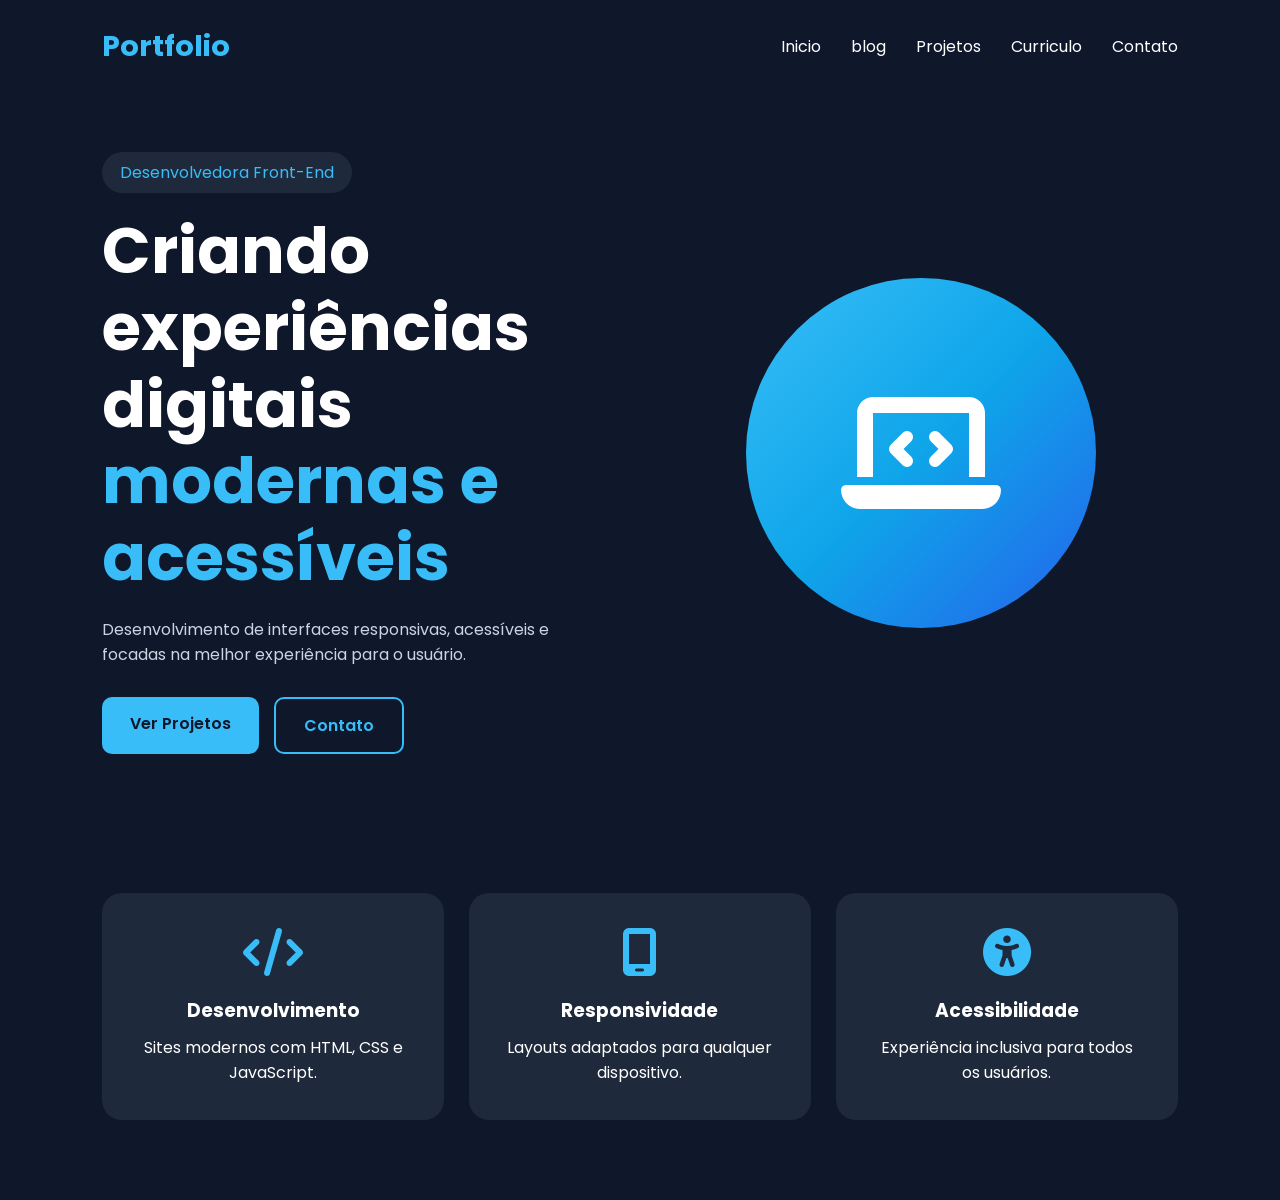
==== index.html @ f6c159a9 "atualizar" ====
<!DOCTYPE html>
<html lang="pt-BR">
<head>
<meta charset="UTF-8">
<meta name="viewport" content="width=device-width, initial-scale=1.0">
<title>Meu Portfólio</title>

<link rel="stylesheet" href="assets/css/style.css">

<link rel="stylesheet"
href="https://cdnjs.cloudflare.com/ajax/libs/font-awesome/6.5.1/css/all.min.css">

</head>
<body>

<header>
    <nav class="navbar">
        <div class="logo">Portfolio</div>

        <ul class="menu">
            <li><a href="index.html">Inicio</a></li>
            <li><a href="blog.html">blog</a></li>
            <li><a href="projeto.html">Projetos</a></li>
            <li><a href="curriculo.html">Curriculo</a></li>
            <li><a href="contato.html">Contato</a></li>
        </ul>
    </nav>
</header>

<main>

<section class="hero">

    <div class="hero-text">
        <span class="tag">Desenvolvedora Front-End</span>

        <h1>
            Criando experiências digitais
            <span>modernas e acessíveis</span>
        </h1>

        <p>
            Desenvolvimento de interfaces responsivas,
            acessíveis e focadas na melhor experiência
            para o usuário.
        </p>

        <div class="buttons">
            <a href="#" class="btn-primary">Ver Projetos</a>
            <a href="#" class="btn-secondary">Contato</a>
        </div>
    </div>

    <div class="hero-image">
        <div class="circle"></div>
        <i class="fa-solid fa-laptop-code"></i>
    </div>

</section>

<section class="cards">

    <div class="card">
        <i class="fa-solid fa-code"></i>
        <h3>Desenvolvimento</h3>
        <p>Sites modernos com HTML, CSS e JavaScript.</p>
    </div>

    <div class="card">
        <i class="fa-solid fa-mobile-screen"></i>
        <h3>Responsividade</h3>
        <p>Layouts adaptados para qualquer dispositivo.</p>
    </div>

    <div class="card">
        <i class="fa-solid fa-universal-access"></i>
        <h3>Acessibilidade</h3>
        <p>Experiência inclusiva para todos os usuários.</p>
    </div>

</section>

</main>

</body>
</html>
---- assets/css/style.css ----
@import url('https://fonts.googleapis.com/css2?family=Poppins:wght@300;400;500;600;700&display=swap');

*{
    margin:0;
    padding:0;
    box-sizing:border-box;
    font-family:'Poppins',sans-serif;
}

body{
    background:#0f172a;
    color:white;
    min-height:100vh;
}

/* NAVBAR */

.navbar{
    display:flex;
    justify-content:space-between;
    align-items:center;
    padding:25px 8%;
}

.logo{
    font-size:1.8rem;
    font-weight:700;
    color:#38bdf8;
}

.menu{
    display:flex;
    list-style:none;
    gap:30px;
}

.menu a{
    text-decoration:none;
    color:white;
    transition:.3s;
}

.menu a:hover{
    color:#38bdf8;
}

/* HERO */

.hero{
    min-height:80vh;
    display:flex;
    align-items:center;
    justify-content:space-between;
    padding:0 8%;
    gap:50px;
}

.hero-text{
    flex:1;
}

.tag{
    background:#1e293b;
    padding:8px 18px;
    border-radius:50px;
    color:#38bdf8;
    display:inline-block;
    margin-bottom:20px;
}

.hero-text h1{
    font-size:4rem;
    line-height:1.2;
    margin-bottom:20px;
}

.hero-text h1 span{
    color:#38bdf8;
}

.hero-text p{
    max-width:600px;
    color:#cbd5e1;
    margin-bottom:30px;
}

/* BOTÕES */

.buttons{
    display:flex;
    gap:15px;
}

.btn-primary,
.btn-secondary{
    text-decoration:none;
    padding:14px 28px;
    border-radius:10px;
    font-weight:600;
    transition:.3s;
}

.btn-primary{
    background:#38bdf8;
    color:#0f172a;
}

.btn-primary:hover{
    transform:translateY(-5px);
    box-shadow:0 10px 25px rgba(56,189,248,.4);
}

.btn-secondary{
    border:2px solid #38bdf8;
    color:#38bdf8;
}

.btn-secondary:hover{
    background:#38bdf8;
    color:#0f172a;
}

/* ILUSTRAÇÃO */

.hero-image{
    flex:1;
    display:flex;
    justify-content:center;
    align-items:center;
    position:relative;
}

.circle{
    width:350px;
    height:350px;
    border-radius:50%;
    background:linear-gradient(
        135deg,
        #38bdf8,
        #0ea5e9,
        #2563eb
    );
    animation:float 5s ease-in-out infinite;
}

.hero-image i{
    position:absolute;
    font-size:8rem;
    color:white;
}

@keyframes float{
    0%{
        transform:translateY(0);
    }
    50%{
        transform:translateY(-20px);
    }
    100%{
        transform:translateY(0);
    }
}

/* CARDS */

.cards{
    padding:80px 8%;
    display:grid;
    grid-template-columns:repeat(auto-fit,minmax(250px,1fr));
    gap:25px;
}

.card{
    background:#1e293b;
    padding:35px;
    border-radius:20px;
    text-align:center;
    transition:.4s;
    cursor:pointer;
}

.card:hover{
    transform:translateY(-10px);
    box-shadow:0 15px 30px rgba(56,189,248,.2);
}

.card i{
    font-size:3rem;
    color:#38bdf8;
    margin-bottom:20px;
}

.card h3{
    margin-bottom:10px;
}

/* RESPONSIVO */

@media(max-width:900px){

    .hero{
        flex-direction:column;
        text-align:center;
        padding-top:40px;
    }

    .hero-text h1{
        font-size:2.8rem;
    }

    .buttons{
        justify-content:center;
    }

    .circle{
        width:280px;
        height:280px;
    }

    .hero-image i{
        font-size:6rem;
    }
}

@media(max-width:600px){

    .navbar{
        flex-direction:column;
        gap:20px;
    }

    .menu{
        gap:15px;
        flex-wrap:wrap;
        justify-content:center;
    }

    .hero-text h1{
        font-size:2.2rem;
    }

    .hero-text p{
        font-size:.95rem;
    }

    .buttons{
        flex-direction:column;
    }

    .btn-primary,
    .btn-secondary{
        width:100%;
    }
}
/* ==========================
   CURRÍCULO
========================== */

.curriculo{
    padding:60px 8%;
}

.curriculo-header{
    text-align:center;
    margin-bottom:50px;
}

.curriculo-header h1{
    font-size:3rem;
    color:#38bdf8;
    margin-bottom:10px;
}

.curriculo-header p{
    color:#cbd5e1;
    font-size:1.1rem;
}

.curriculo-grid{
    display:grid;
    grid-template-columns:300px 1fr;
    gap:30px;
    align-items:start;
}

/* SIDEBAR */

.sidebar{
    background:#1e293b;
    border-radius:20px;
    padding:30px;
    position:sticky;
    top:20px;
}

.foto{
    width:180px;
    height:180px;
    margin:0 auto 20px;
    border-radius:50%;
    background:linear-gradient(
        135deg,
        #38bdf8,
        #2563eb
    );
    display:flex;
    align-items:center;
    justify-content:center;
    box-shadow:0 0 30px rgba(56,189,248,.3);
}

.foto i{
    font-size:5rem;
    color:white;
}

.nome{
    text-align:center;
    margin-bottom:30px;
}

.nome h2{
    color:#38bdf8;
    margin-bottom:5px;
}

.nome p{
    color:#cbd5e1;
}

.info{
    margin-bottom:30px;
}

.info h3{
    color:#38bdf8;
    margin-bottom:15px;
    border-bottom:1px solid rgba(255,255,255,.1);
    padding-bottom:8px;
}

.info p{
    color:#cbd5e1;
    margin-bottom:10px;
    display:flex;
    align-items:center;
    gap:10px;
}

.info i{
    color:#38bdf8;
}

/* HABILIDADES */

.skill{
    margin-bottom:18px;
}

.skill span{
    display:block;
    margin-bottom:6px;
    color:#fff;
}

.bar{
    width:100%;
    height:10px;
    background:#0f172a;
    border-radius:20px;
    overflow:hidden;
}

.progress{
    height:100%;
    background:linear-gradient(
        90deg,
        #38bdf8,
        #2563eb
    );
    border-radius:20px;
}

/* CONTEÚDO */

.content{
    background:#1e293b;
    border-radius:20px;
    padding:35px;
}

.section{
    margin-bottom:40px;
}

.section:last-child{
    margin-bottom:0;
}

.section h2{
    color:#38bdf8;
    margin-bottom:20px;
    border-left:4px solid #38bdf8;
    padding-left:12px;
}

.section p{
    color:#cbd5e1;
    line-height:1.8;
}

/* TIMELINE */

.timeline{
    display:flex;
    flex-direction:column;
    gap:20px;
}

.item{
    background:#0f172a;
    padding:20px;
    border-radius:15px;
    transition:.3s;
    border:1px solid transparent;
}

.item:hover{
    transform:translateY(-5px);
    border-color:#38bdf8;
    box-shadow:0 15px 30px rgba(56,189,248,.15);
}

.item h3{
    color:#38bdf8;
    margin-bottom:5px;
}

.item span{
    color:#94a3b8;
    font-size:.9rem;
}

.item p{
    margin-top:10px;
    color:#cbd5e1;
}

/* DOWNLOAD */

.download{
    text-align:center;
    margin-top:40px;
}

.download a{
    display:inline-flex;
    align-items:center;
    gap:10px;
    text-decoration:none;
    background:#38bdf8;
    color:#0f172a;
    padding:14px 30px;
    border-radius:10px;
    font-weight:600;
    transition:.3s;
}

.download a:hover{
    transform:translateY(-5px);
    box-shadow:0 10px 25px rgba(56,189,248,.4);
}

/* RESPONSIVO */

@media(max-width:900px){

    .curriculo-grid{
        grid-template-columns:1fr;
    }

    .sidebar{
        position:relative;
        top:0;
    }

    .curriculo-header h1{
        font-size:2.5rem;
    }

}

@media(max-width:600px){

    .curriculo{
        padding:40px 5%;
    }

    .curriculo-header h1{
        font-size:2rem;
    }

    .sidebar,
    .content{
        padding:20px;
    }

    .foto{
        width:140px;
        height:140px;
    }

    .foto i{
        font-size:4rem;
    }

    .section h2{
        font-size:1.3rem;
    }

    .info p{
        font-size:.95rem;
    }

}
/* ==========================
   CONTATO
========================== */

.contato{
    padding:60px 8%;
}

.contato-header{
    text-align:center;
    margin-bottom:50px;
}

.contato-header h1{
    font-size:3rem;
    color:#38bdf8;
    margin-bottom:10px;
}

.contato-header p{
    color:#cbd5e1;
}

.contato-container{
    display:grid;
    grid-template-columns:1fr 1fr;
    gap:30px;
}

/* CARDS */

.contato-info{
    display:flex;
    flex-direction:column;
    gap:20px;
}

.contato-card{
    background:#1e293b;
    padding:25px;
    border-radius:20px;
    text-align:center;
    transition:.3s;
}

.contato-card:hover{
    transform:translateY(-5px);
    box-shadow:0 15px 30px rgba(56,189,248,.2);
}

.contato-card i{
    font-size:2.5rem;
    color:#38bdf8;
    margin-bottom:15px;
}

.contato-card h3{
    margin-bottom:10px;
}

.contato-card p{
    color:#cbd5e1;
}

/* FORMULÁRIO */

.formulario{
    background:#1e293b;
    padding:30px;
    border-radius:20px;
    display:flex;
    flex-direction:column;
    gap:20px;
}

.formulario input,
.formulario textarea{
    width:100%;
    padding:15px;
    border:none;
    border-radius:10px;
    background:#0f172a;
    color:white;
    outline:none;
}

.formulario input:focus,
.formulario textarea:focus{
    border:1px solid #38bdf8;
}

.formulario button{
    background:#38bdf8;
    color:#0f172a;
    border:none;
    padding:15px;
    border-radius:10px;
    font-weight:600;
    cursor:pointer;
    transition:.3s;
}

.formulario button:hover{
    transform:translateY(-3px);
    box-shadow:0 10px 20px rgba(56,189,248,.3);
}

/* RESPONSIVO */

@media(max-width:900px){

    .contato-container{
        grid-template-columns:1fr;
    }

}

@media(max-width:600px){

    .contato{
        padding:40px 5%;
    }

    .contato-header h1{
        font-size:2rem;
    }

    .formulario{
        padding:20px;
    }

}
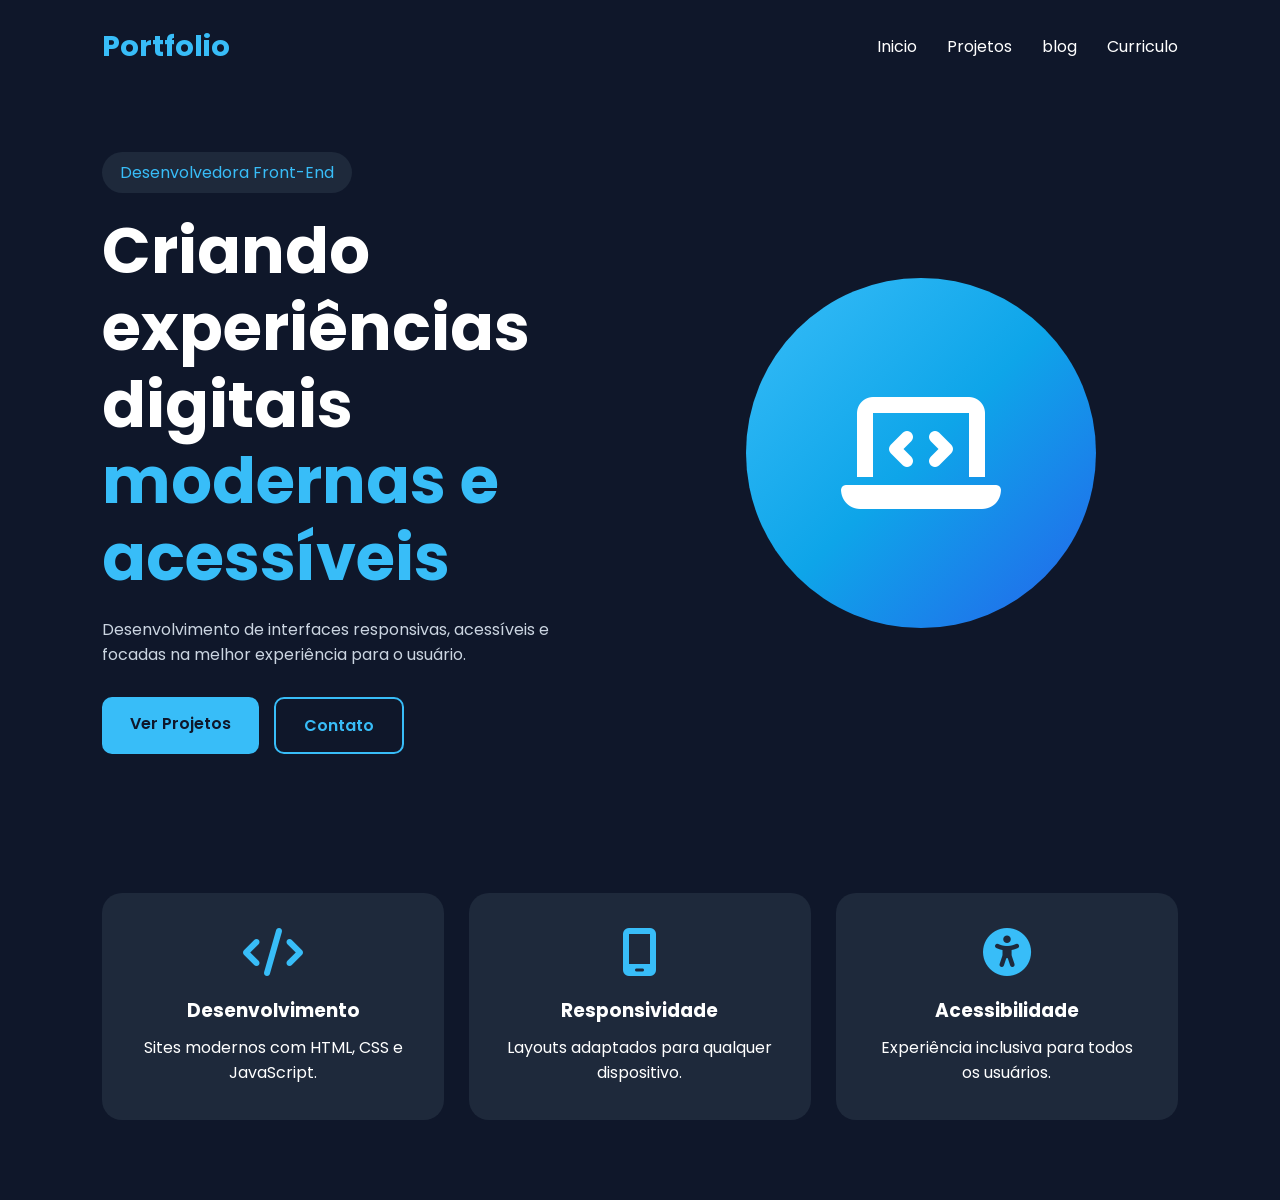
==== commit 12ab6965: "atualizado" ====
--- a/index.html
+++ b/index.html
@@ -19,10 +19,10 @@
 
         <ul class="menu">
             <li><a href="index.html">Inicio</a></li>
+            <li><a href="projetos.html">Projetos</a></li>
             <li><a href="blog.html">blog</a></li>
-            <li><a href="projeto.html">Projetos</a></li>
             <li><a href="curriculo.html">Curriculo</a></li>
-            <li><a href="contato.html">Contato</a></li>
+             
         </ul>
     </nav>
 </header>
@@ -46,8 +46,8 @@
         </p>
 
         <div class="buttons">
-            <a href="#" class="btn-primary">Ver Projetos</a>
-            <a href="#" class="btn-secondary">Contato</a>
+            <a href="projetos.html" class="btn-primary">Ver Projetos</a>
+            <a href="contato.html" class="btn-secondary">Contato</a>
         </div>
     </div>
 
--- a/assets/css/style.css
+++ b/assets/css/style.css
@@ -654,4 +654,276 @@
         padding:20px;
     }
 
+}
+/* ==========================
+   PROJETOS
+========================== */
+
+.projetos{
+    padding:80px 8%;
+}
+
+.section-title{
+    text-align:center;
+    margin-bottom:50px;
+}
+
+.section-title h2{
+    color:#38bdf8;
+    font-size:3rem;
+    margin-bottom:10px;
+}
+
+.section-title p{
+    color:#cbd5e1;
+}
+
+.projetos .cards{
+    display:grid;
+    grid-template-columns:repeat(auto-fit,minmax(320px,1fr));
+    gap:30px;
+}
+
+.projetos .card{
+    background:#1e293b;
+    border-radius:20px;
+    padding:35px;
+    text-align:center;
+    transition:.4s;
+    position:relative;
+    overflow:hidden;
+}
+
+.projetos .card::before{
+    content:'';
+    position:absolute;
+    top:0;
+    left:-100%;
+    width:100%;
+    height:4px;
+    background:#38bdf8;
+    transition:.5s;
+}
+
+.projetos .card:hover::before{
+    left:0;
+}
+
+.projetos .card:hover{
+    transform:translateY(-12px);
+    box-shadow:0 20px 40px rgba(56,189,248,.2);
+}
+
+.projetos .card i{
+    font-size:3rem;
+    color:#38bdf8;
+    margin-bottom:20px;
+}
+
+.projetos .card h3{
+    margin-bottom:15px;
+}
+
+.projetos .card p{
+    color:#cbd5e1;
+    line-height:1.7;
+    margin-bottom:20px;
+}
+
+.techs{
+    display:flex;
+    justify-content:center;
+    flex-wrap:wrap;
+    gap:10px;
+    margin-bottom:25px;
+}
+
+.techs span{
+    background:#0f172a;
+    color:#38bdf8;
+    padding:8px 14px;
+    border-radius:30px;
+    font-size:.85rem;
+}
+
+.project-btn{
+    display:inline-flex;
+    align-items:center;
+    gap:10px;
+    text-decoration:none;
+    background:#38bdf8;
+    color:#0f172a;
+    padding:12px 24px;
+    border-radius:10px;
+    font-weight:600;
+    transition:.3s;
+}
+
+.project-btn:hover{
+    transform:scale(1.05);
+    box-shadow:0 10px 20px rgba(56,189,248,.3);
+}
+
+@media(max-width:768px){
+
+    .section-title h2{
+        font-size:2.2rem;
+    }
+
+    .projetos{
+        padding:60px 5%;
+    }
+}
+/* ==================
+BLOG
+================== */
+
+.blog-header{
+    padding:80px 8%;
+    text-align:center;
+}
+
+.blog-header h1{
+    font-size:3.5rem;
+    margin:20px 0;
+}
+
+.blog-header h1 span{
+    color:#38bdf8;
+}
+
+.blog-header p{
+    color:#cbd5e1;
+    margin-bottom:30px;
+}
+
+.featured{
+    padding:0 8% 50px;
+}
+
+.featured-card{
+    background:#1e293b;
+    padding:40px;
+    border-radius:20px;
+    border-left:5px solid #38bdf8;
+}
+
+.featured-card h2{
+    color:#38bdf8;
+    margin-bottom:15px;
+}
+
+.blog-container{
+    padding:0 8% 80px;
+    display:grid;
+    grid-template-columns:repeat(auto-fit,minmax(320px,1fr));
+    gap:25px;
+}
+
+.blog-card{
+    background:#1e293b;
+    padding:25px;
+    border-radius:20px;
+    transition:.4s;
+}
+
+.blog-card:hover{
+    transform:translateY(-8px);
+    box-shadow:0 15px 30px rgba(56,189,248,.2);
+}
+
+.blog-card h3{
+    color:#38bdf8;
+    margin-bottom:10px;
+}
+
+.blog-card p{
+    color:#cbd5e1;
+    margin-bottom:20px;
+}
+
+.blog-actions{
+    display:flex;
+    gap:10px;
+}
+
+.edit-btn,
+.delete-btn{
+    flex:1;
+    border:none;
+    padding:12px;
+    border-radius:10px;
+    cursor:pointer;
+    font-weight:600;
+}
+
+.edit-btn{
+    background:#38bdf8;
+    color:#0f172a;
+}
+
+.delete-btn{
+    background:#ef4444;
+    color:white;
+}
+
+@media(max-width:600px){
+
+    .blog-header h1{
+        font-size:2.2rem;
+    }
+
+    .blog-container{
+        padding:0 5% 50px;
+    }
+
+}
+/* ==================
+ADMIN BLOG
+================== */
+
+.admin-blog{
+    background:#1e293b;
+    margin:40px 8%;
+    padding:30px;
+    border-radius:20px;
+    display:flex;
+    flex-direction:column;
+    gap:15px;
+}
+
+.admin-blog h2{
+    color:#38bdf8;
+}
+
+.admin-blog input,
+.admin-blog textarea{
+    background:#0f172a;
+    border:none;
+    color:white;
+    padding:15px;
+    border-radius:10px;
+    outline:none;
+}
+
+.admin-blog textarea{
+    min-height:120px;
+    resize:none;
+}
+
+.blog-image{
+    width:100%;
+    height:220px;
+    object-fit:cover;
+    border-radius:15px;
+    margin-bottom:15px;
+    transition:.4s;
+}
+
+.blog-card:hover .blog-image{
+    transform:scale(1.05);
+}
+
+.blog-card{
+    overflow:hidden;
 }
